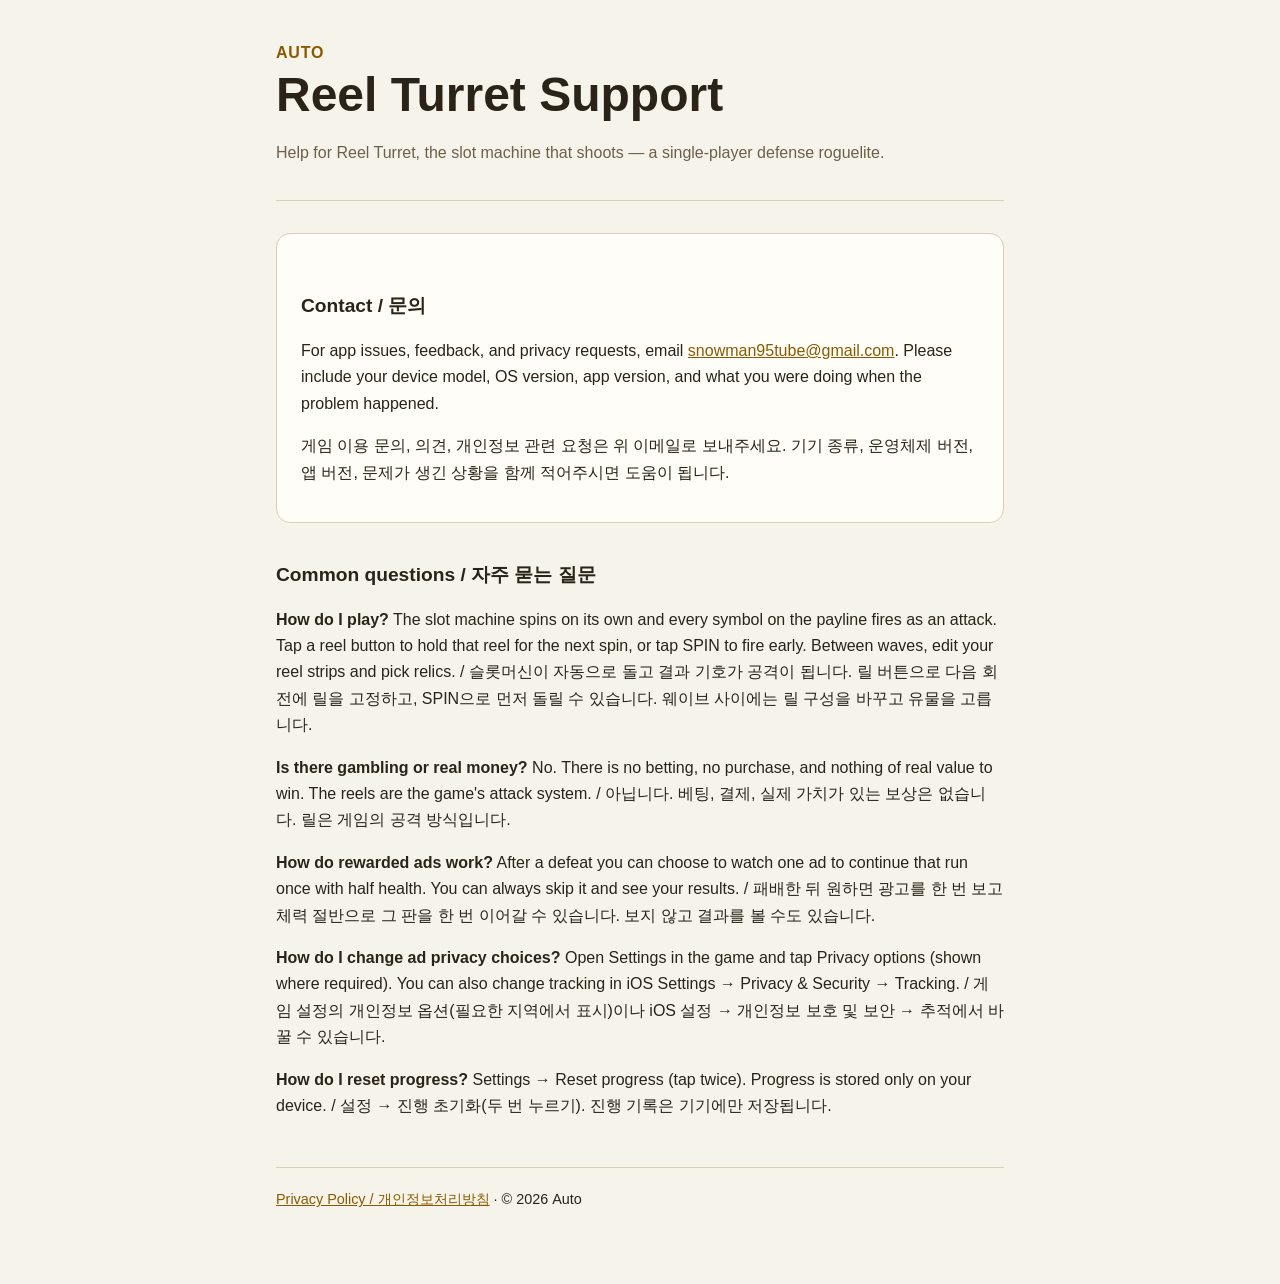
==== index.html @ 6d45d52e "Reel Turret support and privacy pages Co-Authored-By: Claude Opus 5.5 <noreply@anthropic.com>" ====
<!doctype html>
<html lang="en">
<head>
  <meta charset="utf-8">
  <meta name="viewport" content="width=device-width, initial-scale=1">
  <title>Reel Turret Support · Auto</title>
  <meta name="description" content="Support and contact information for Reel Turret.">
  <link rel="stylesheet" href="style.css">
</head>
<body>
<main>
  <header><div class="brand">Auto</div><h1>Reel Turret Support</h1><p class="subtle">Help for Reel Turret, the slot machine that shoots — a single-player defense roguelite.</p></header>
  <section class="card">
    <h2>Contact / 문의</h2>
    <p>For app issues, feedback, and privacy requests, email <a href="mailto:snowman95tube@gmail.com">snowman95tube@gmail.com</a>. Please include your device model, OS version, app version, and what you were doing when the problem happened.</p>
    <p>게임 이용 문의, 의견, 개인정보 관련 요청은 위 이메일로 보내주세요. 기기 종류, 운영체제 버전, 앱 버전, 문제가 생긴 상황을 함께 적어주시면 도움이 됩니다.</p>
  </section>
  <h2>Common questions / 자주 묻는 질문</h2>
  <p><strong>How do I play?</strong> The slot machine spins on its own and every symbol on the payline fires as an attack. Tap a reel button to hold that reel for the next spin, or tap SPIN to fire early. Between waves, edit your reel strips and pick relics. / 슬롯머신이 자동으로 돌고 결과 기호가 공격이 됩니다. 릴 버튼으로 다음 회전에 릴을 고정하고, SPIN으로 먼저 돌릴 수 있습니다. 웨이브 사이에는 릴 구성을 바꾸고 유물을 고릅니다.</p>
  <p><strong>Is there gambling or real money?</strong> No. There is no betting, no purchase, and nothing of real value to win. The reels are the game's attack system. / 아닙니다. 베팅, 결제, 실제 가치가 있는 보상은 없습니다. 릴은 게임의 공격 방식입니다.</p>
  <p><strong>How do rewarded ads work?</strong> After a defeat you can choose to watch one ad to continue that run once with half health. You can always skip it and see your results. / 패배한 뒤 원하면 광고를 한 번 보고 체력 절반으로 그 판을 한 번 이어갈 수 있습니다. 보지 않고 결과를 볼 수도 있습니다.</p>
  <p><strong>How do I change ad privacy choices?</strong> Open Settings in the game and tap Privacy options (shown where required). You can also change tracking in iOS Settings → Privacy &amp; Security → Tracking. / 게임 설정의 개인정보 옵션(필요한 지역에서 표시)이나 iOS 설정 → 개인정보 보호 및 보안 → 추적에서 바꿀 수 있습니다.</p>
  <p><strong>How do I reset progress?</strong> Settings → Reset progress (tap twice). Progress is stored only on your device. / 설정 → 진행 초기화(두 번 누르기). 진행 기록은 기기에만 저장됩니다.</p>
  <footer><a href="privacy.html">Privacy Policy / 개인정보처리방침</a> · © 2026 Auto</footer>
</main>
</body>
</html>
---- style.css ----
:root { color-scheme: light dark; font-family: -apple-system, BlinkMacSystemFont, "Segoe UI", sans-serif; --bg: #f6f3ea; --ink: #2a2418; --muted: #6b604b; --line: #d9cfb6; --card: #fffdf7; --accent: #8a5a00; }
@media (prefers-color-scheme: dark) { :root { --bg: #16211b; --ink: #efe6cf; --muted: #b8ab8a; --line: #34463a; --card: #1d2b23; --accent: #e3b44f; } }
* { box-sizing: border-box; }
body { margin: 0; line-height: 1.65; background: var(--bg); color: var(--ink); }
main { max-width: 760px; margin: 0 auto; padding: 40px 16px 72px; }
header { border-bottom: 1px solid var(--line); padding-bottom: 18px; margin-bottom: 32px; }
h1 { margin: 0 0 8px; line-height: 1.2; font-size: clamp(2rem, 6vw, 3rem); }
h2 { margin-top: 36px; font-size: 1.2rem; }
a { color: var(--accent); }
.brand { color: var(--accent); font-weight: 700; letter-spacing: .05em; text-transform: uppercase; }
.subtle { color: var(--muted); }
.card { background: var(--card); border: 1px solid var(--line); border-radius: 14px; padding: 20px 24px; margin: 24px 0; }
.lang { display: flex; gap: 16px; flex-wrap: wrap; }
footer { border-top: 1px solid var(--line); margin-top: 48px; padding-top: 20px; font-size: .9rem; }
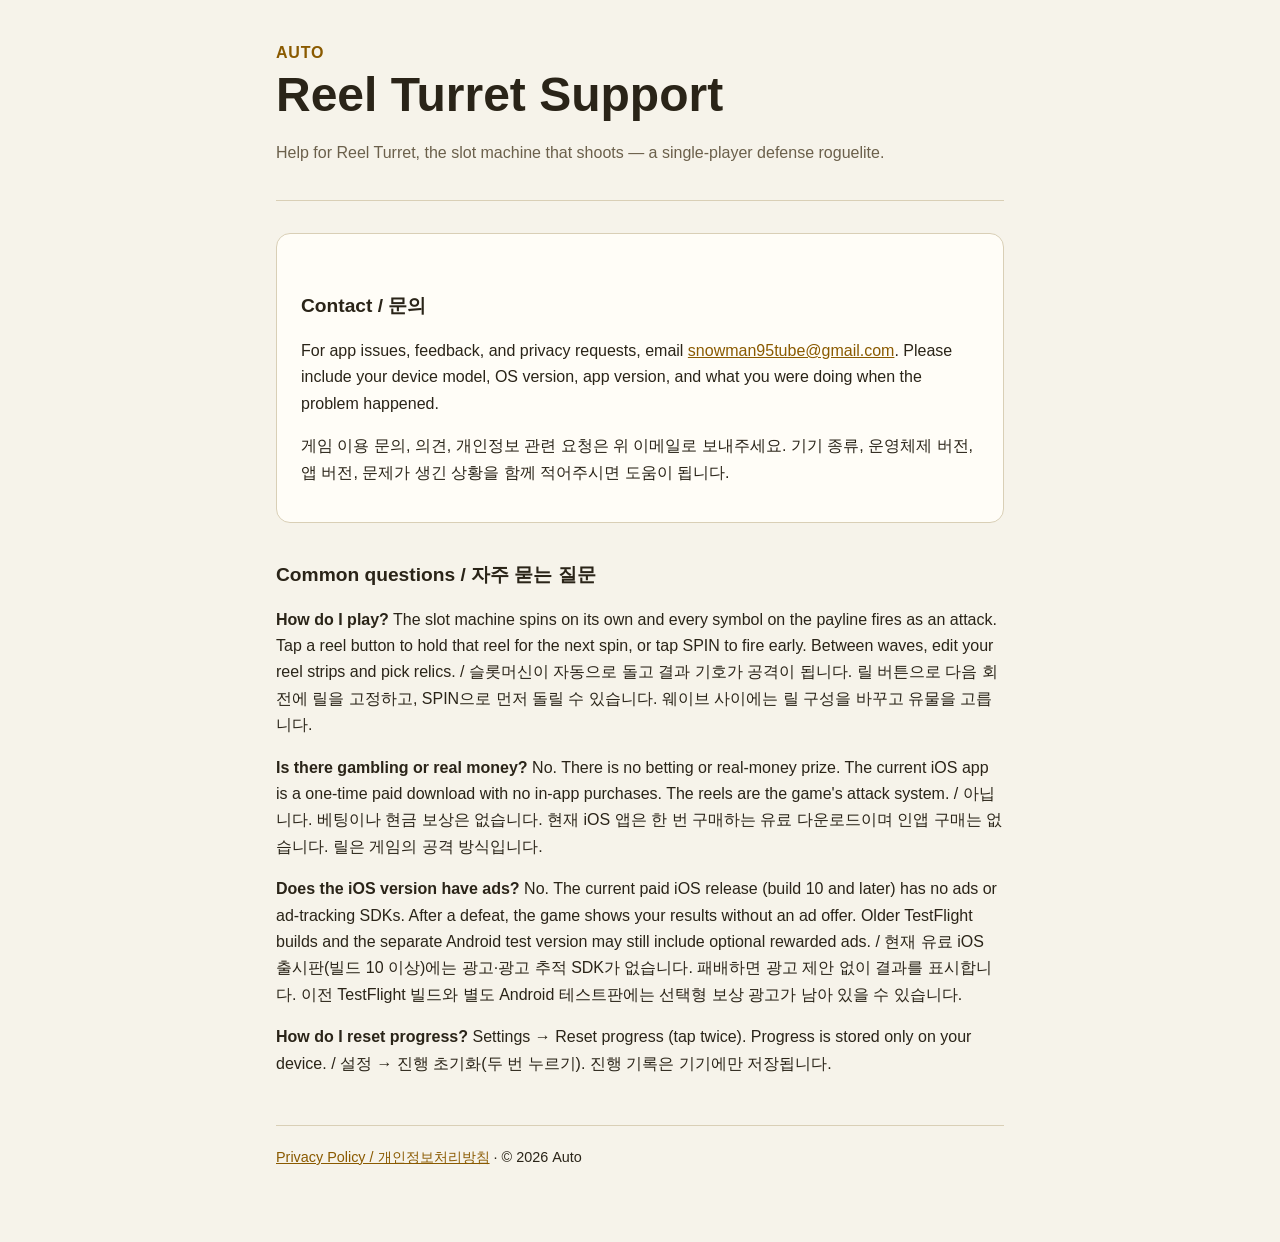
==== commit 2923a69c: "Update support and privacy for paid ad-free iOS release" ====
--- a/index.html
+++ b/index.html
@@ -17,9 +17,8 @@
   </section>
   <h2>Common questions / 자주 묻는 질문</h2>
   <p><strong>How do I play?</strong> The slot machine spins on its own and every symbol on the payline fires as an attack. Tap a reel button to hold that reel for the next spin, or tap SPIN to fire early. Between waves, edit your reel strips and pick relics. / 슬롯머신이 자동으로 돌고 결과 기호가 공격이 됩니다. 릴 버튼으로 다음 회전에 릴을 고정하고, SPIN으로 먼저 돌릴 수 있습니다. 웨이브 사이에는 릴 구성을 바꾸고 유물을 고릅니다.</p>
-  <p><strong>Is there gambling or real money?</strong> No. There is no betting, no purchase, and nothing of real value to win. The reels are the game's attack system. / 아닙니다. 베팅, 결제, 실제 가치가 있는 보상은 없습니다. 릴은 게임의 공격 방식입니다.</p>
-  <p><strong>How do rewarded ads work?</strong> After a defeat you can choose to watch one ad to continue that run once with half health. You can always skip it and see your results. / 패배한 뒤 원하면 광고를 한 번 보고 체력 절반으로 그 판을 한 번 이어갈 수 있습니다. 보지 않고 결과를 볼 수도 있습니다.</p>
-  <p><strong>How do I change ad privacy choices?</strong> Open Settings in the game and tap Privacy options (shown where required). You can also change tracking in iOS Settings → Privacy &amp; Security → Tracking. / 게임 설정의 개인정보 옵션(필요한 지역에서 표시)이나 iOS 설정 → 개인정보 보호 및 보안 → 추적에서 바꿀 수 있습니다.</p>
+  <p><strong>Is there gambling or real money?</strong> No. There is no betting or real-money prize. The current iOS app is a one-time paid download with no in-app purchases. The reels are the game's attack system. / 아닙니다. 베팅이나 현금 보상은 없습니다. 현재 iOS 앱은 한 번 구매하는 유료 다운로드이며 인앱 구매는 없습니다. 릴은 게임의 공격 방식입니다.</p>
+  <p><strong>Does the iOS version have ads?</strong> No. The current paid iOS release (build 10 and later) has no ads or ad-tracking SDKs. After a defeat, the game shows your results without an ad offer. Older TestFlight builds and the separate Android test version may still include optional rewarded ads. / 현재 유료 iOS 출시판(빌드 10 이상)에는 광고·광고 추적 SDK가 없습니다. 패배하면 광고 제안 없이 결과를 표시합니다. 이전 TestFlight 빌드와 별도 Android 테스트판에는 선택형 보상 광고가 남아 있을 수 있습니다.</p>
   <p><strong>How do I reset progress?</strong> Settings → Reset progress (tap twice). Progress is stored only on your device. / 설정 → 진행 초기화(두 번 누르기). 진행 기록은 기기에만 저장됩니다.</p>
   <footer><a href="privacy.html">Privacy Policy / 개인정보처리방침</a> · © 2026 Auto</footer>
 </main>
